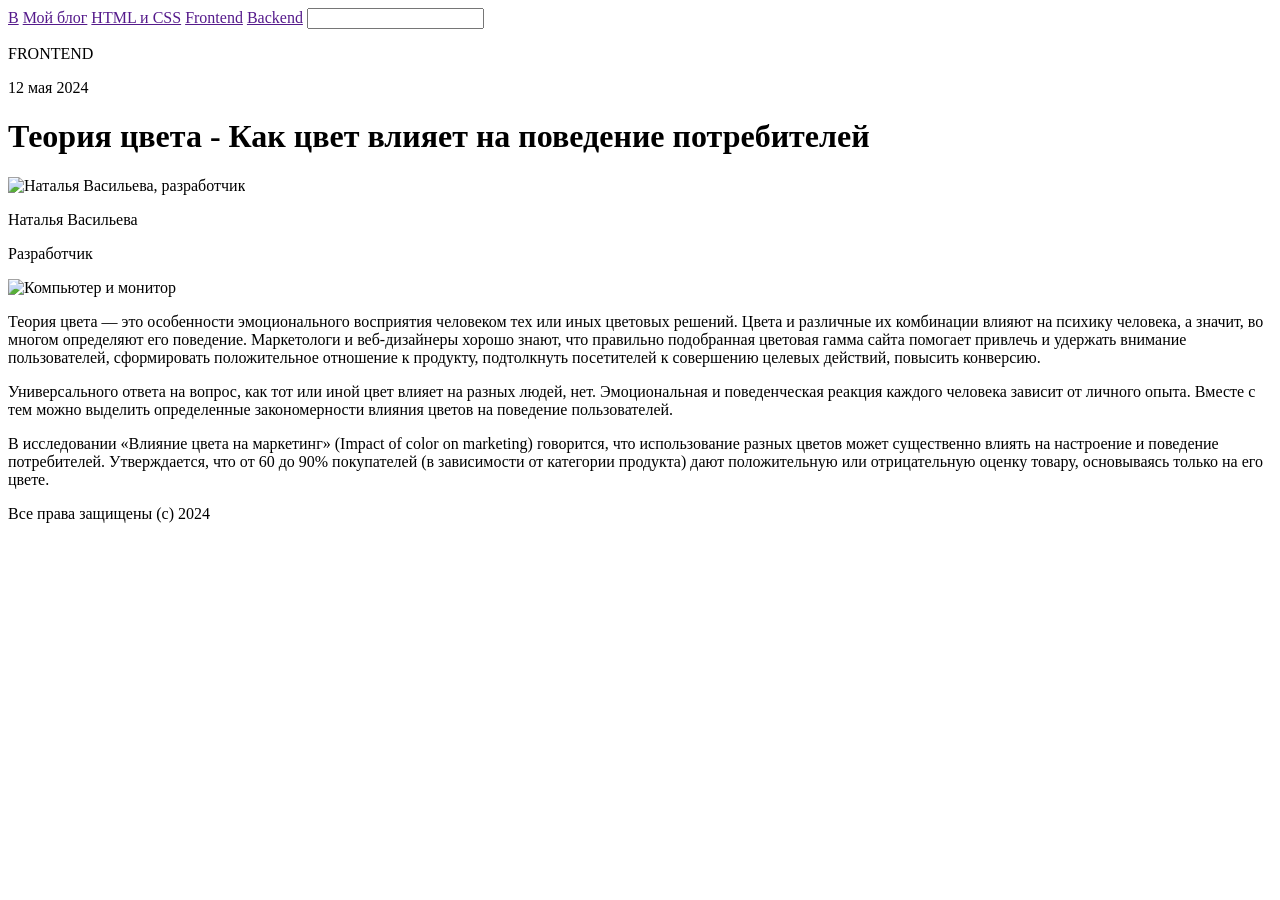
==== 1-Blog/index.html @ d1b520f8 "Моё первое задание (Знакомство с HTML)" ====
<!DOCTYPE html>
<html lang="ru">

<head>
    <meta charset="UTF-8">
    <meta name="viewport" content="width=device-width, initial-scale=1.0">
    <link rel="stylesheet" href="styles/main.css">
    <title>Блог</title>
</head>

<body>

    <header>
        <a href="" class="">В</a>
        <a href="" class="">Мой блог</a>
        <a href="" class="">HTML и CSS</a>
        <a href="" class="">Frontend</a>
        <a href="" class="">Backend</a>
        <input type="Поиск" />
    </header>

    <main class="container">
        <div>
            <p>FRONTEND</p>
            <p>12 мая 2024</p>
        </div>

        <h1>Теория цвета - Как цвет влияет на поведение потребителей</h1>

        <div>
            <img src="assets/images/image1.png" alt="Наталья Васильева, разработчик">
            <div class="">
                <p>Наталья Васильева</p>
                <p>Разработчик</p>
            </div>
        </div>

        <img src="assets/images/image2.png" alt="Компьютер и монитор">

        <p>Теория цвета — это особенности эмоционального восприятия человеком тех или иных цветовых решений. Цвета и
            различные их комбинации влияют на психику человека, а значит, во многом определяют его поведение.
            Маркетологи и
            веб-дизайнеры хорошо знают, что правильно подобранная цветовая гамма сайта помогает привлечь и удержать
            внимание
            пользователей, сформировать положительное отношение к продукту, подтолкнуть посетителей к совершению целевых
            действий, повысить конверсию.</p>
        <p>Универсального ответа на вопрос, как тот или иной цвет влияет на разных людей, нет. Эмоциональная и
            поведенческая
            реакция каждого человека зависит от личного опыта. Вместе с тем можно выделить определенные закономерности
            влияния цветов на поведение пользователей.</p>
        <p>В исследовании «Влияние цвета на маркетинг» (Impact of color on marketing) говорится, что использование
            разных
            цветов может существенно влиять на настроение и поведение потребителей. Утверждается, что от 60 до 90%
            покупателей (в зависимости от категории продукта) дают положительную или отрицательную оценку товару,
            основываясь только на его цвете.</p>
    </main>

    <footer>
        <p>Все права защищены (c) 2024</p>
    </footer>

</body>
</html>
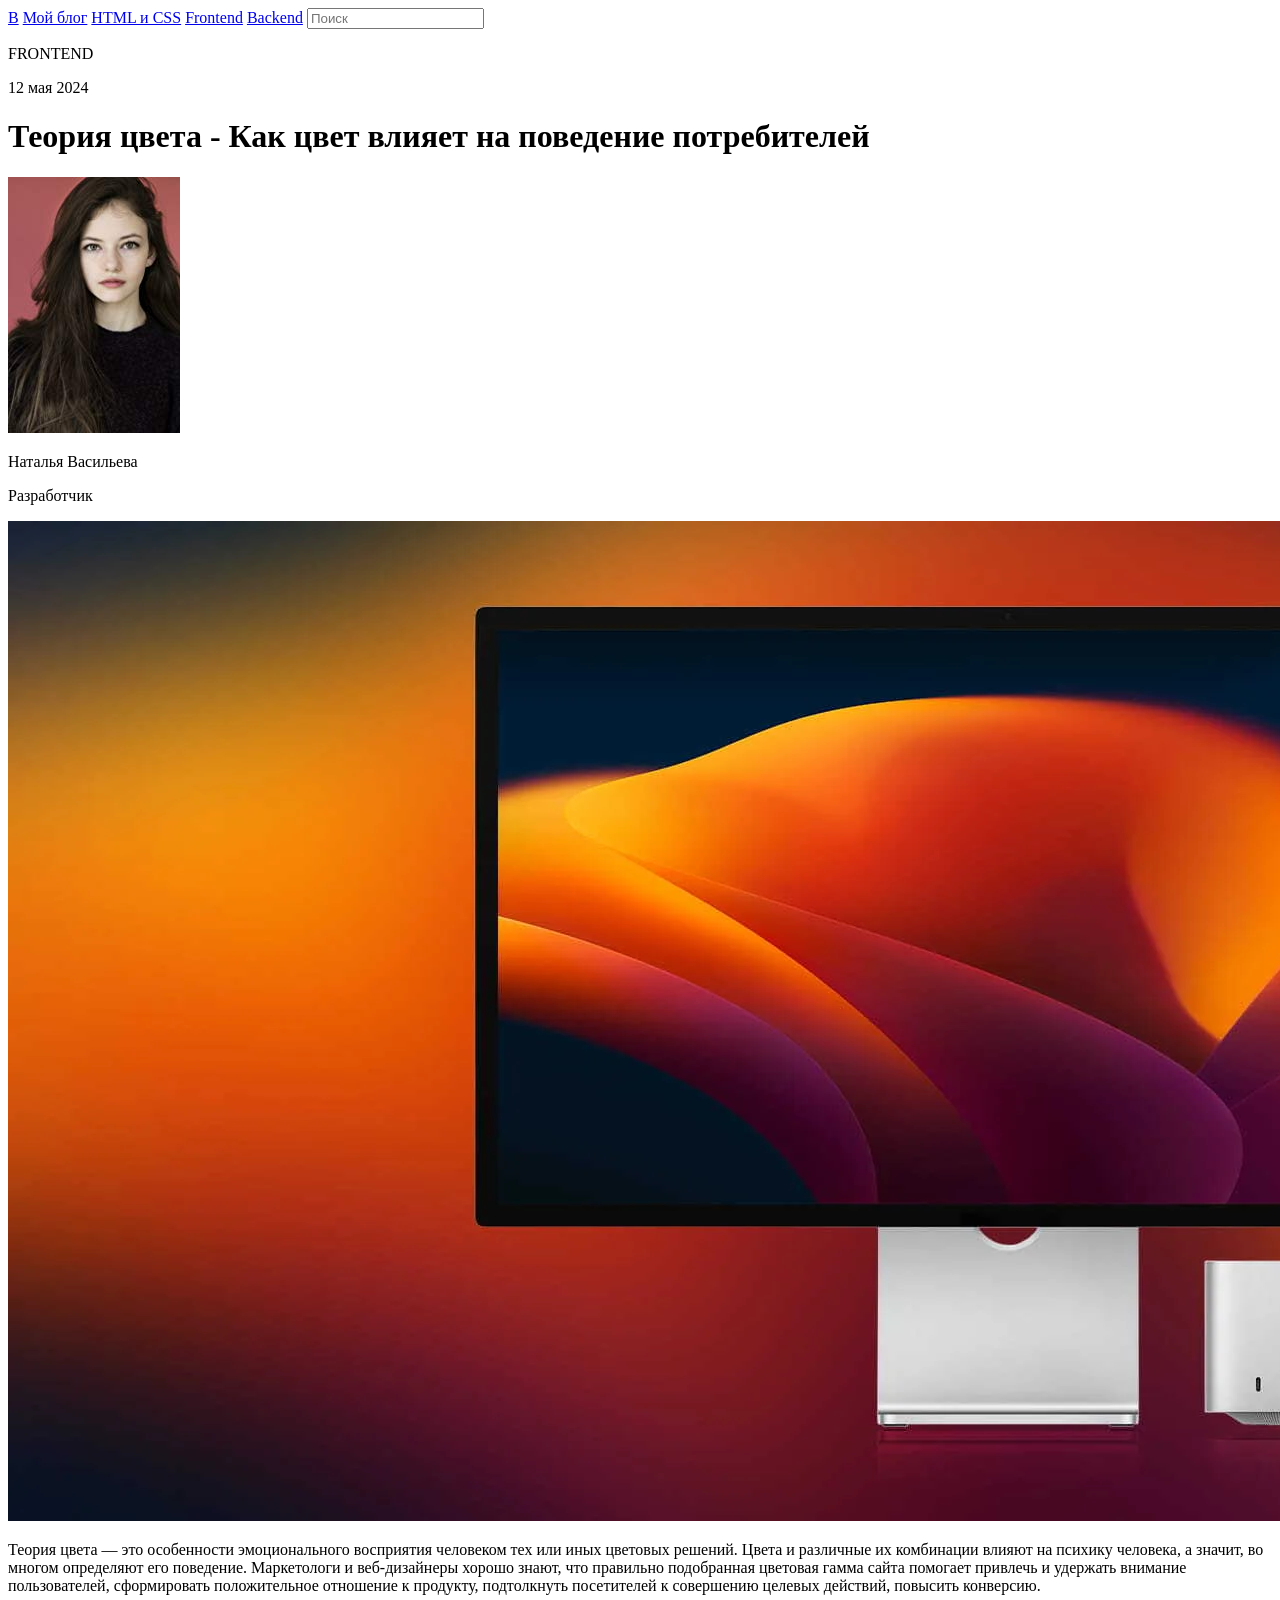
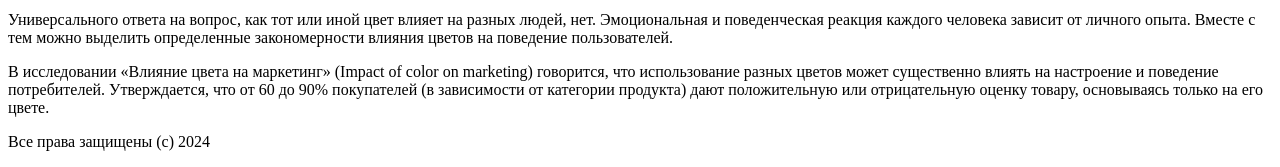
==== commit 56a1a7d4: "Второе задание (Семантика)" ====
--- a/1-Blog/index.html
+++ b/1-Blog/index.html
@@ -10,53 +10,59 @@
 
 <body>
 
-    <header>
-        <a href="" class="">В</a>
-        <a href="" class="">Мой блог</a>
-        <a href="" class="">HTML и CSS</a>
-        <a href="" class="">Frontend</a>
-        <a href="" class="">Backend</a>
-        <input type="Поиск" />
+    <header class="">
+        <nav class="">
+            <a href="#" class="">В</a>
+            <a href="#" class="">Мой блог</a>
+            <a href="#" class="">HTML и CSS</a>
+            <a href="#" class="">Frontend</a>
+            <a href="#" class="">Backend</a>
+            <input type="Поиск" placeholder="Поиск"/>
+        </nav>
     </header>
 
-    <main class="container">
-        <div>
-            <p>FRONTEND</p>
-            <p>12 мая 2024</p>
-        </div>
+    <main class="">
 
-        <h1>Теория цвета - Как цвет влияет на поведение потребителей</h1>
+        <header class="">
+            <div class="">
+                <p>FRONTEND</p>
+                <p>12 мая 2024</p>
+            </div>
+        
+            <h1>Теория цвета - Как цвет влияет на поведение потребителей</h1>
+        
+            <div class="">
+                <img src="assets/images/image1.png" alt="Наталья Васильева, разработчик">
+                <div class="">
+                    <p>Наталья Васильева</p>
+                    <p>Разработчик</p>
+                </div>
+            </div>
+        </header>
+        
 
-        <div>
-            <img src="assets/images/image1.png" alt="Наталья Васильева, разработчик">
-            <div class="">
-                <p>Наталья Васильева</p>
-                <p>Разработчик</p>
-            </div>
-        </div>
+        <img src="assets/images/image2.png" alt="Компьютер и монитор" class="">
 
-        <img src="assets/images/image2.png" alt="Компьютер и монитор">
-
-        <p>Теория цвета — это особенности эмоционального восприятия человеком тех или иных цветовых решений. Цвета и
+        <p class="">Теория цвета — это особенности эмоционального восприятия человеком тех или иных цветовых решений. Цвета и
             различные их комбинации влияют на психику человека, а значит, во многом определяют его поведение.
             Маркетологи и
             веб-дизайнеры хорошо знают, что правильно подобранная цветовая гамма сайта помогает привлечь и удержать
             внимание
             пользователей, сформировать положительное отношение к продукту, подтолкнуть посетителей к совершению целевых
             действий, повысить конверсию.</p>
-        <p>Универсального ответа на вопрос, как тот или иной цвет влияет на разных людей, нет. Эмоциональная и
+        <p class="">Универсального ответа на вопрос, как тот или иной цвет влияет на разных людей, нет. Эмоциональная и
             поведенческая
             реакция каждого человека зависит от личного опыта. Вместе с тем можно выделить определенные закономерности
             влияния цветов на поведение пользователей.</p>
-        <p>В исследовании «Влияние цвета на маркетинг» (Impact of color on marketing) говорится, что использование
+        <p class="">В исследовании «Влияние цвета на маркетинг» (Impact of color on marketing) говорится, что использование
             разных
             цветов может существенно влиять на настроение и поведение потребителей. Утверждается, что от 60 до 90%
             покупателей (в зависимости от категории продукта) дают положительную или отрицательную оценку товару,
             основываясь только на его цвете.</p>
     </main>
 
-    <footer>
-        <p>Все права защищены (c) 2024</p>
+    <footer class="">
+        <p class="">Все права защищены (c) 2024</p>
     </footer>
 
 </body>
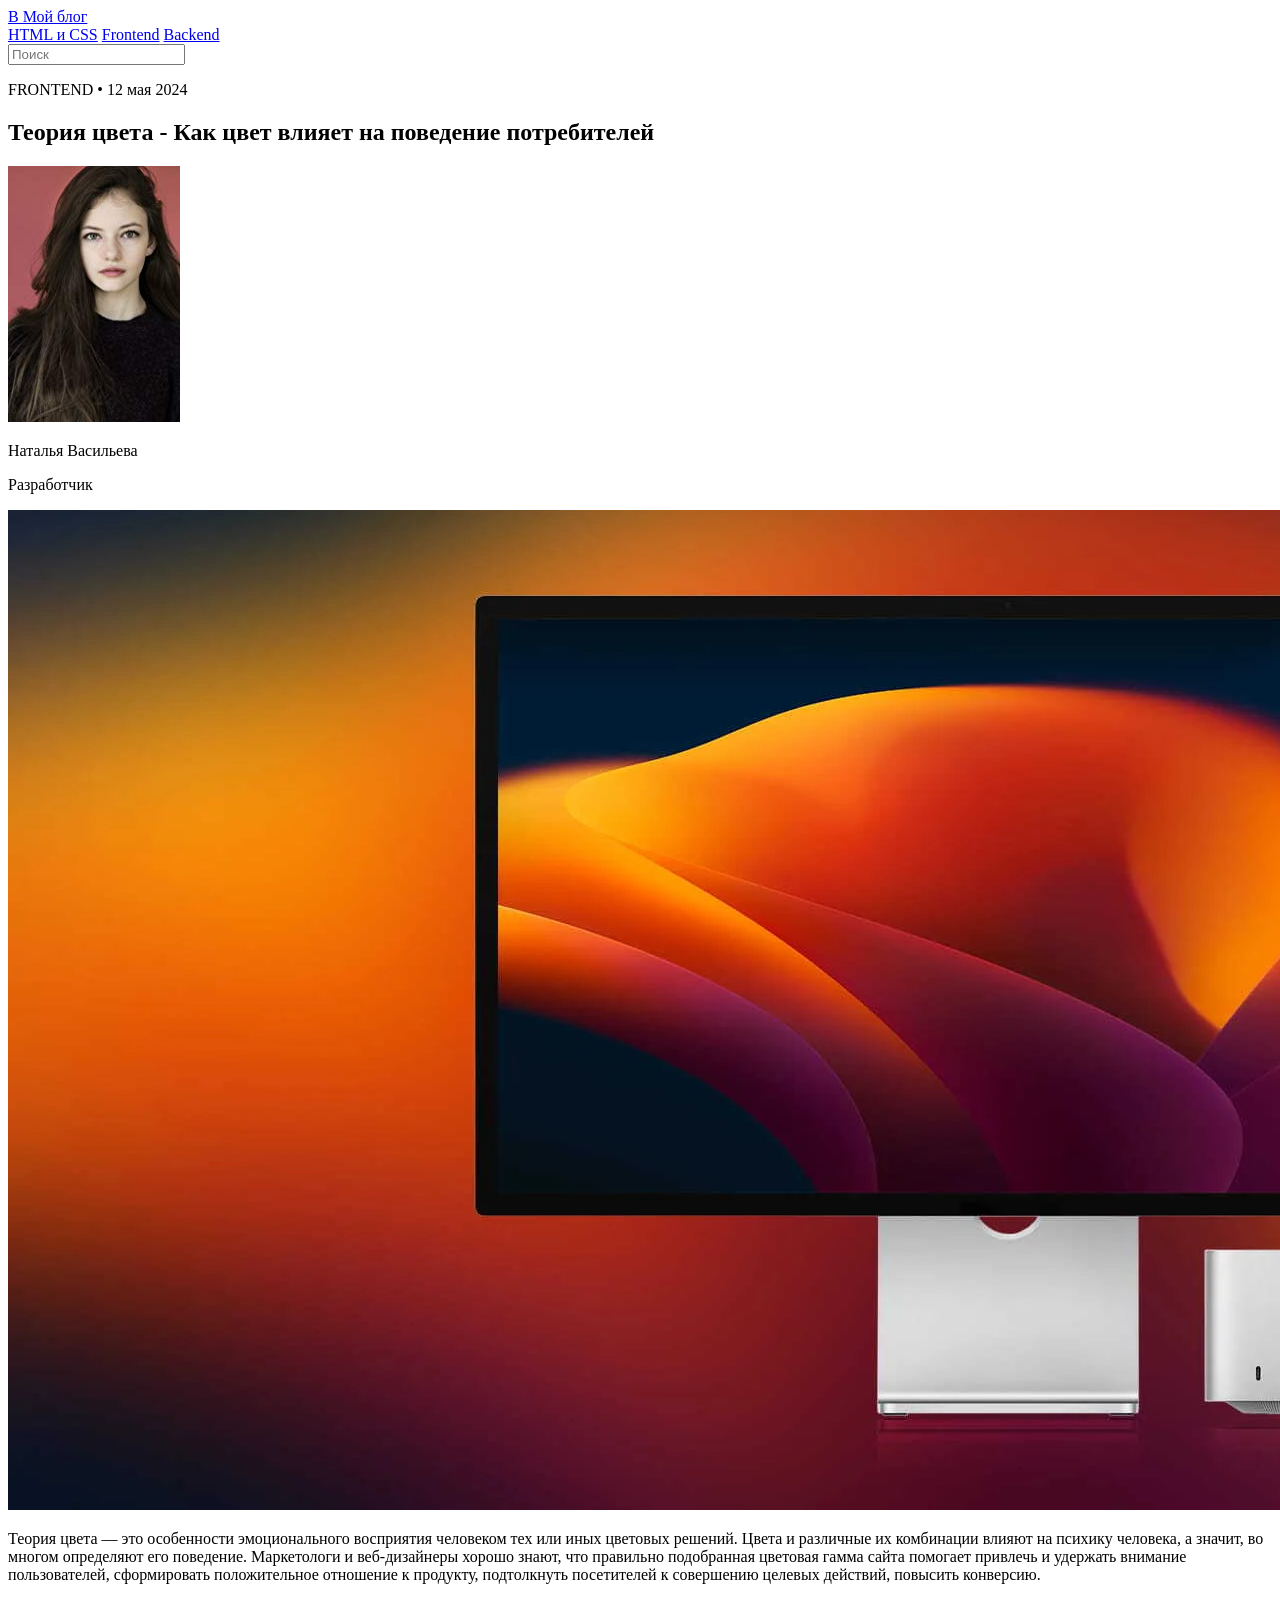
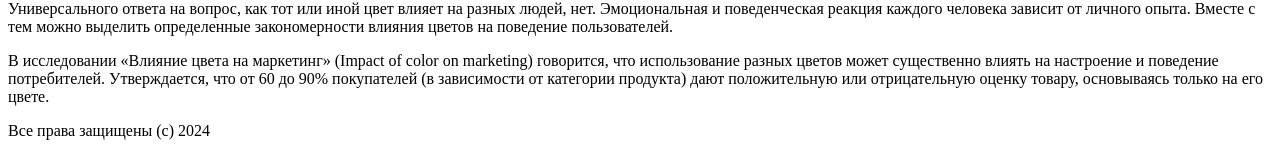
==== commit 3427d3df: "Правки" ====
--- a/1-Blog/index.html
+++ b/1-Blog/index.html
@@ -11,22 +11,28 @@
 <body>
 
     <header class="">
+            <a href="#" class="">В Мой блог</a>
         <nav class="">
-            <a href="#" class="">В</a>
-            <a href="#" class="">Мой блог</a>
             <a href="#" class="">HTML и CSS</a>
             <a href="#" class="">Frontend</a>
             <a href="#" class="">Backend</a>
-            <input type="Поиск" placeholder="Поиск"/>
+            <form action="">
+                <input type="Поиск" placeholder="Поиск"/>
+            </form>
+            
         </nav>
     </header>
 
     <main class="">
 
-        <header class="">
-            <div class="">
-                <p>FRONTEND</p>
-                <p>12 мая 2024</p>
+        <section class="">
+            <div class="heading">
+                <p class="heading__title">
+                    <span>FRONTEND</span>
+                    <span>&#x2022;</span>
+                    <time datetime="2024-05-12">12 мая 2024</time>
+                </p>
+                
             </div>
         
             <h1>Теория цвета - Как цвет влияет на поведение потребителей</h1>
@@ -38,11 +44,10 @@
                     <p>Разработчик</p>
                 </div>
             </div>
-        </header>
+        </section>
         
-
+        <section>
         <img src="assets/images/image2.png" alt="Компьютер и монитор" class="">
-
         <p class="">Теория цвета — это особенности эмоционального восприятия человеком тех или иных цветовых решений. Цвета и
             различные их комбинации влияют на психику человека, а значит, во многом определяют его поведение.
             Маркетологи и
@@ -59,6 +64,8 @@
             цветов может существенно влиять на настроение и поведение потребителей. Утверждается, что от 60 до 90%
             покупателей (в зависимости от категории продукта) дают положительную или отрицательную оценку товару,
             основываясь только на его цвете.</p>
+        </section>
+
     </main>
 
     <footer class="">
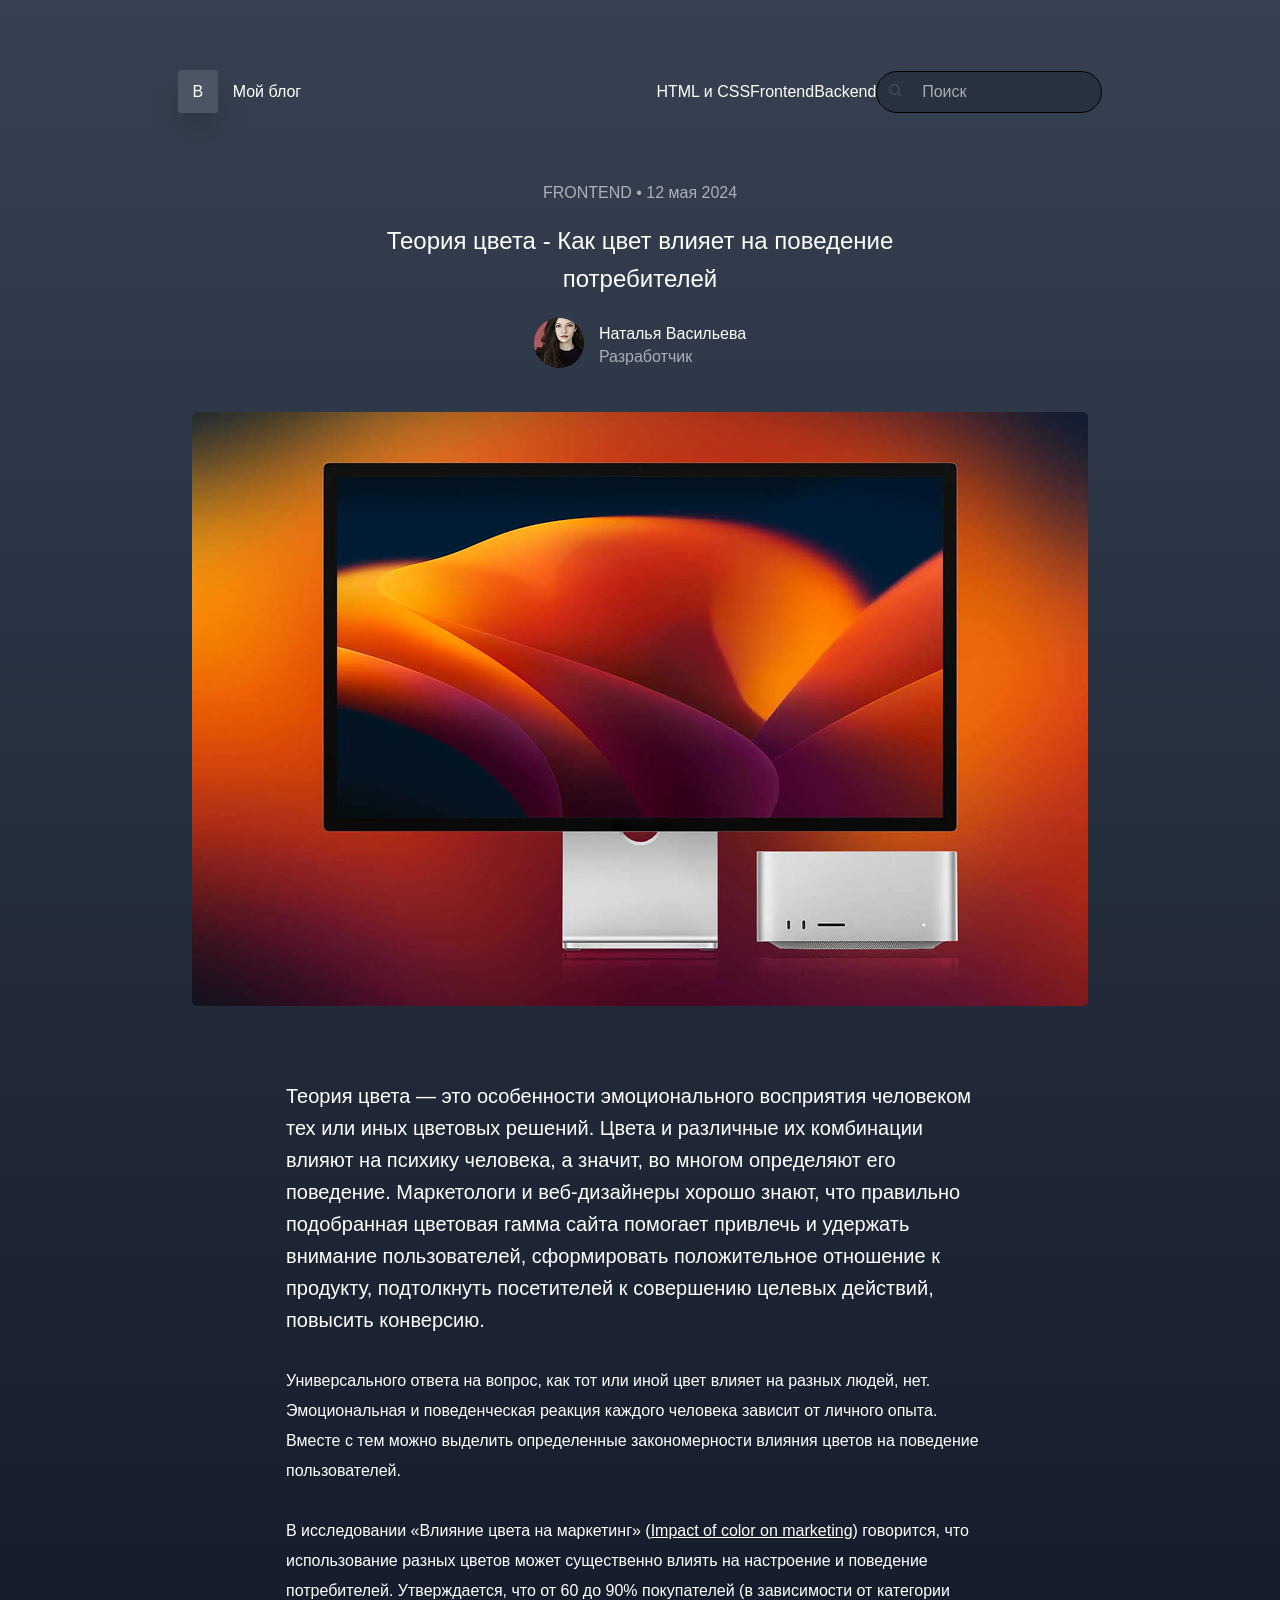
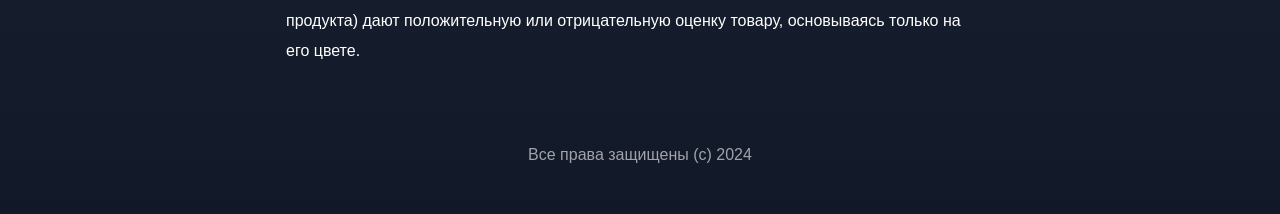
==== commit ab6b6e75: "Первый вариант" ====
--- a/1-Blog/index.html
+++ b/1-Blog/index.html
@@ -10,65 +10,72 @@
 
 <body>
 
-    <header class="">
-            <a href="#" class="">В Мой блог</a>
-        <nav class="">
-            <a href="#" class="">HTML и CSS</a>
-            <a href="#" class="">Frontend</a>
-            <a href="#" class="">Backend</a>
-            <form action="">
-                <input type="Поиск" placeholder="Поиск"/>
+    <header class="header container">
+            <a href="#" class="header__logo"><span class="header__span">&Beta;</span> Мой блог</a>
+        <nav class="header__navigation">
+            <a href="#" class="navigation__link">HTML и CSS</a>
+            <a href="#" class="navigation__link">Frontend</a>
+            <a href="#" class="navigation__link">Backend</a>
+            <form action="#">
+                <div class="form__input">
+                    <picture>
+                        <img src="assets/images/search.png" alt="" class="">
+                    </picture>
+                <input type="text" placeholder="Поиск" class="header__search"/>
+
+                </div>
             </form>
-            
         </nav>
     </header>
 
-    <main class="">
+    <main class="main">
 
-        <section class="">
-            <div class="heading">
-                <p class="heading__title">
+        <section class="heading container">
+                <p class="heading__info">
                     <span>FRONTEND</span>
                     <span>&#x2022;</span>
                     <time datetime="2024-05-12">12 мая 2024</time>
                 </p>
-                
-            </div>
         
-            <h1>Теория цвета - Как цвет влияет на поведение потребителей</h1>
+            <h1 class="heading__title">Теория цвета - Как цвет влияет на поведение потребителей</h1>
         
-            <div class="">
-                <img src="assets/images/image1.png" alt="Наталья Васильева, разработчик">
-                <div class="">
-                    <p>Наталья Васильева</p>
-                    <p>Разработчик</p>
+            <div class="heading__autor">
+                <picture>
+                    <img src="assets/images/image1.png" alt="Наталья Васильева, разработчик">
+                </picture>
+                <div class="autor__info">
+                    <p class="autor__name">Наталья Васильева</p>
+                    <p class="autor__jtitle">Разработчик</p>
                 </div>
             </div>
         </section>
         
-        <section>
-        <img src="assets/images/image2.png" alt="Компьютер и монитор" class="">
-        <p class="">Теория цвета — это особенности эмоционального восприятия человеком тех или иных цветовых решений. Цвета и
+            <picture class="picture">
+                <img src="assets/images/image2.png" alt="Компьютер и монитор" class="main__img">
+            </picture>
+
+        <section class="article container">
+        <p class="article__text">Теория цвета — это особенности эмоционального восприятия человеком тех или иных цветовых решений. Цвета и
             различные их комбинации влияют на психику человека, а значит, во многом определяют его поведение.
             Маркетологи и
             веб-дизайнеры хорошо знают, что правильно подобранная цветовая гамма сайта помогает привлечь и удержать
             внимание
             пользователей, сформировать положительное отношение к продукту, подтолкнуть посетителей к совершению целевых
             действий, повысить конверсию.</p>
-        <p class="">Универсального ответа на вопрос, как тот или иной цвет влияет на разных людей, нет. Эмоциональная и
+        <p class="article__text article__text_size">Универсального ответа на вопрос, как тот или иной цвет влияет на разных людей, нет. Эмоциональная и
             поведенческая
             реакция каждого человека зависит от личного опыта. Вместе с тем можно выделить определенные закономерности
             влияния цветов на поведение пользователей.</p>
-        <p class="">В исследовании «Влияние цвета на маркетинг» (Impact of color on marketing) говорится, что использование
+        <p class="article__text article__text_size">В исследовании «Влияние цвета на маркетинг» (<a href="https://www.researchgate.net/publication/235320162_Impact_of_color_on_marketing" class="article__link">Impact of color on marketing</a>) говорится, что использование
             разных
             цветов может существенно влиять на настроение и поведение потребителей. Утверждается, что от 60 до 90%
             покупателей (в зависимости от категории продукта) дают положительную или отрицательную оценку товару,
-            основываясь только на его цвете.</p>
+            основываясь только на <br> его цвете.</p>
         </section>
 
     </main>
 
-    <footer class="">
+    <footer class="footer">
         <p class="">Все права защищены (c) 2024</p>
     </footer>
 
--- a/1-Blog/styles/main.css
+++ b/1-Blog/styles/main.css
@@ -0,0 +1,141 @@
+@font-face {
+    font-family: 'forTText';
+    src: url('assets/fonts/RobotoFlex-Regular.woff') format('woff2'),
+         url('assets/fonts/RobotoFlex-Regular.woff2') format('woff');
+}
+* {
+    margin: auto;
+    padding: 0px;
+    font-family: 'forText', sans-serif;
+    font-weight: 200;
+}
+:root {
+    --opacity-text: 0.6;
+}
+body {
+    background:  linear-gradient(180deg, #374151 0%, #111827 100%);
+}
+.header {
+    display: flex;
+    margin: 71px auto;
+}
+.header__navigation {
+    display: flex;
+}
+.header__logo {
+    color: #ffffff;
+    text-decoration: none;
+}
+.header__span {
+    background-color: #4B5563;
+    border-radius: 3px;
+    box-shadow: 0px 15px 30px 0px rgba(0, 0, 0, 0.15);
+    padding: 13px 15px;
+    margin-right: 10px;
+}
+.header__navigation {
+
+}
+.navigation__link {
+    color: #ffffff;
+    text-decoration: none;
+}
+.form__input{
+    width: 224px;
+    height: 40px;
+    background-color: rgba(31, 41, 55, 0.60);
+    border: 1px solid #000000;
+    border-radius: 100px;
+    display: flex;
+    justify-content: space-between;
+    align-items: center;
+}
+input[placeholder="Поиск"]{
+    background-color: rgba(255, 255, 255, 0);
+    border: none;
+}
+.header__search::placeholder {
+    font-size: 16px;
+    color: #ffffff;
+    opacity: var(--opacity-text);
+}
+input:focus{
+    background-color: rgba(255, 255, 255, 0); 
+    outline: none;
+}
+input:focus::placeholder{
+    color: rgba(31, 41, 55, 0.60);
+}
+
+.main {
+    display: flex;
+    flex-direction: column;
+}
+.picture {
+    margin: 40px auto 70px;
+}
+/*heading*/
+.heading {
+    display: flex;
+    flex-direction: column;
+    margin: auto;
+    width: 525px;
+}
+.heading__info {
+    color: #ffffff;
+    opacity: var(--opacity-text);
+    font-weight: 400;
+}
+.heading__title {
+    font-size: 24px;
+    line-height: 38px;
+    font-weight: 400;
+    padding: 20px 0px 20px;
+    text-align: center;
+    color: #ffffff;
+}
+.heading__autor {
+    display: flex;
+    align-items: center;
+}
+.autor__info {
+    margin-left: 15px;
+}
+.autor__name {
+    color: #ffffff;
+    margin-bottom: 5px;
+}
+.autor__jtitle {
+    color: #ffffff;
+    opacity: var(--opacity-text);
+}
+
+.picrure__block {
+    margin: auto;
+}
+/*text*/
+.article {
+    width: 708px;
+}
+.article__text {
+    color: #ffffff;
+    font-size: 20px;
+    margin-bottom: 30px;
+    line-height: 32px;
+}
+.article__text_size {
+    font-size: 16px;
+    line-height: 30px;
+    font-size: 16px;
+}
+.article__link {
+    color: #ffffff;
+}
+
+.footer {
+    text-align: center;
+    color: #ffffff;
+    opacity: var(--opacity-text);
+    margin: 50px 0px;
+}
+
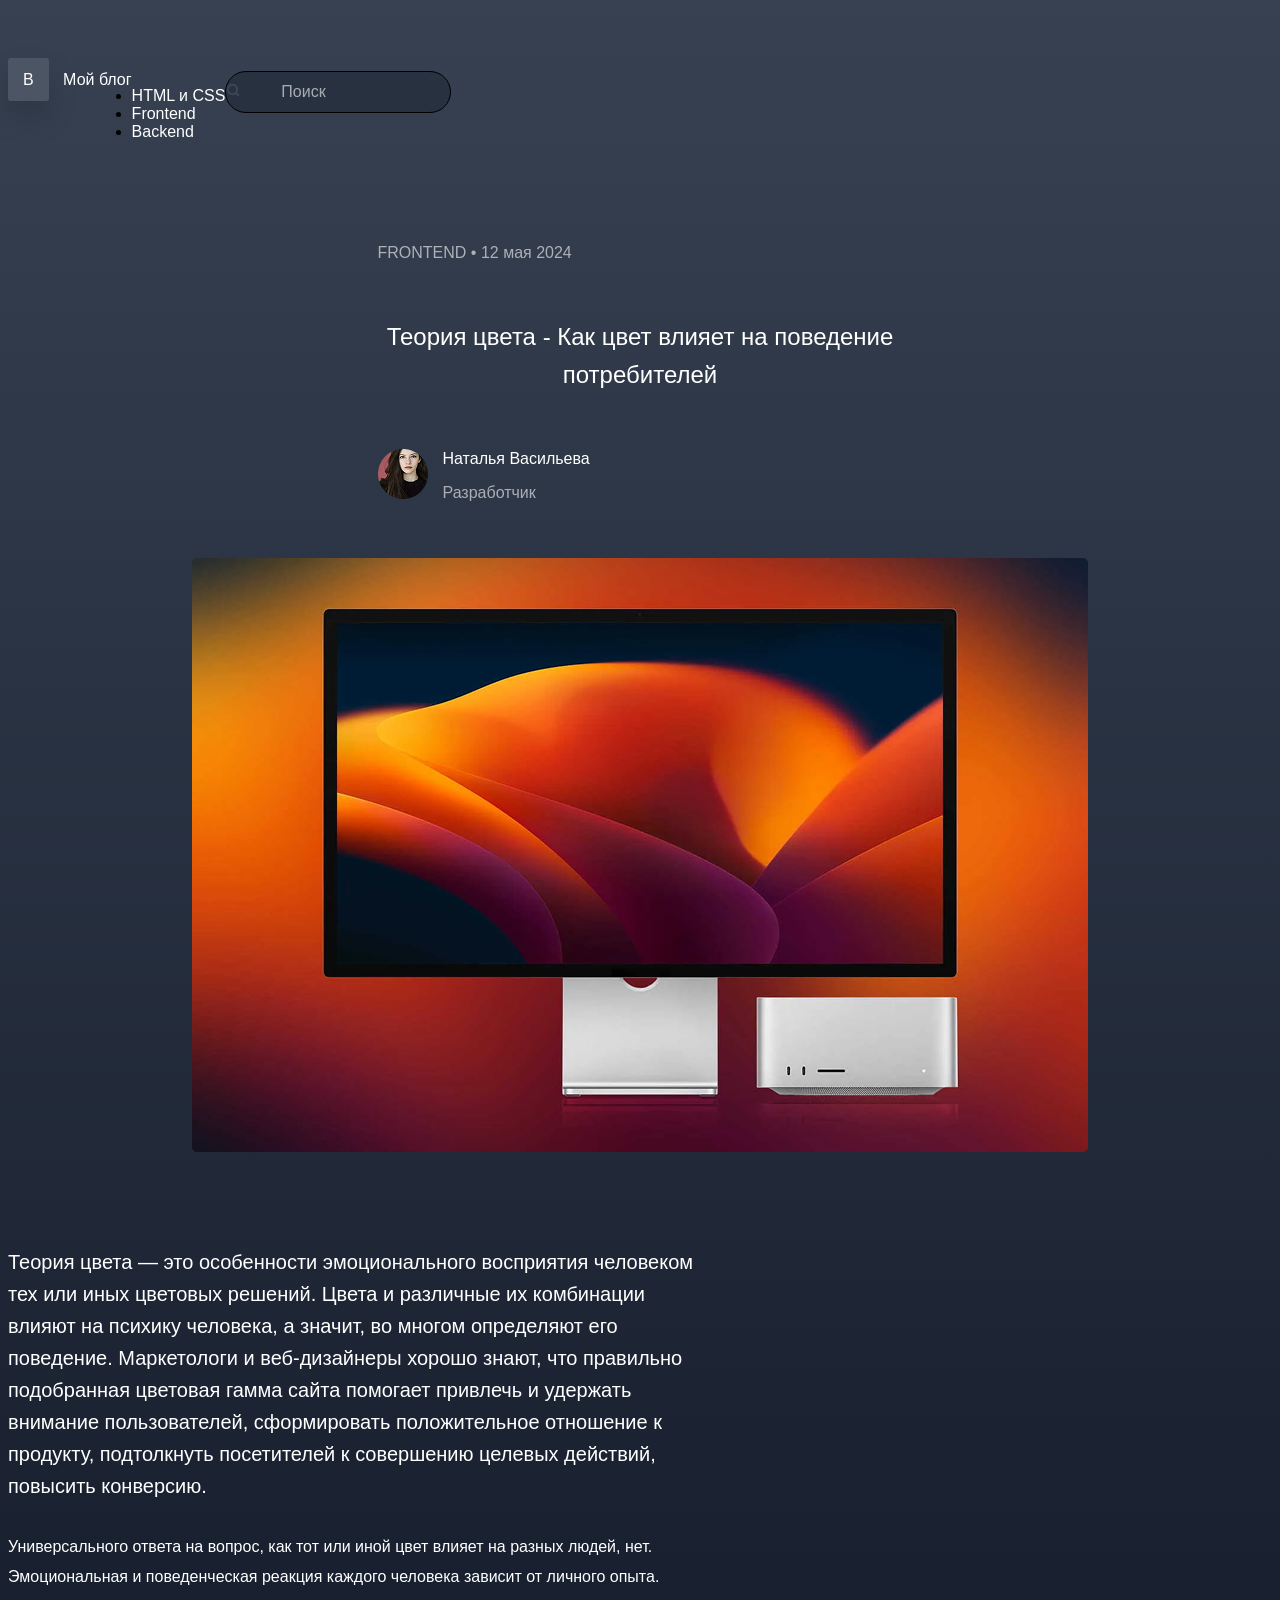
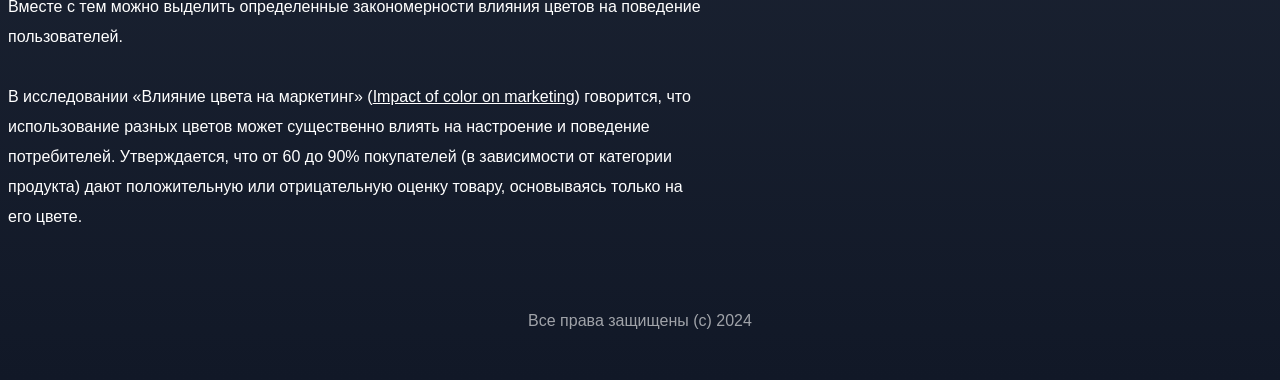
==== commit bada0d9f: "Флексы" ====
--- a/1-Blog/index.html
+++ b/1-Blog/index.html
@@ -8,14 +8,17 @@
     <title>Блог</title>
 </head>
 
+<!--Я немножко не поняла, как воспользоваться фигмой при помощи инспекторов чтобы замерить отступы между элементами, поэтому пользовалась чуйкой и инструментом ручка-->
 <body>
 
     <header class="header container">
             <a href="#" class="header__logo"><span class="header__span">&Beta;</span> Мой блог</a>
         <nav class="header__navigation">
-            <a href="#" class="navigation__link">HTML и CSS</a>
-            <a href="#" class="navigation__link">Frontend</a>
-            <a href="#" class="navigation__link">Backend</a>
+            <ul class="navigation__list">
+                <li class="navigation__paragraph"><a href="#" class="navigation__link">HTML и CSS</a></li>
+                <li class="navigation__paragraph"><a href="#" class="navigation__link">Frontend</a></li>
+                <li class="navigation__paragraph"><a href="#" class="navigation__link">Backend</a></li>
+            </ul>
             <form action="#">
                 <div class="form__input">
                     <picture>
--- a/1-Blog/styles/main.css
+++ b/1-Blog/styles/main.css
@@ -4,10 +4,8 @@
          url('assets/fonts/RobotoFlex-Regular.woff2') format('woff');
 }
 * {
-    margin: auto;
     padding: 0px;
     font-family: 'forText', sans-serif;
-    font-weight: 200;
 }
 :root {
     --opacity-text: 0.6;
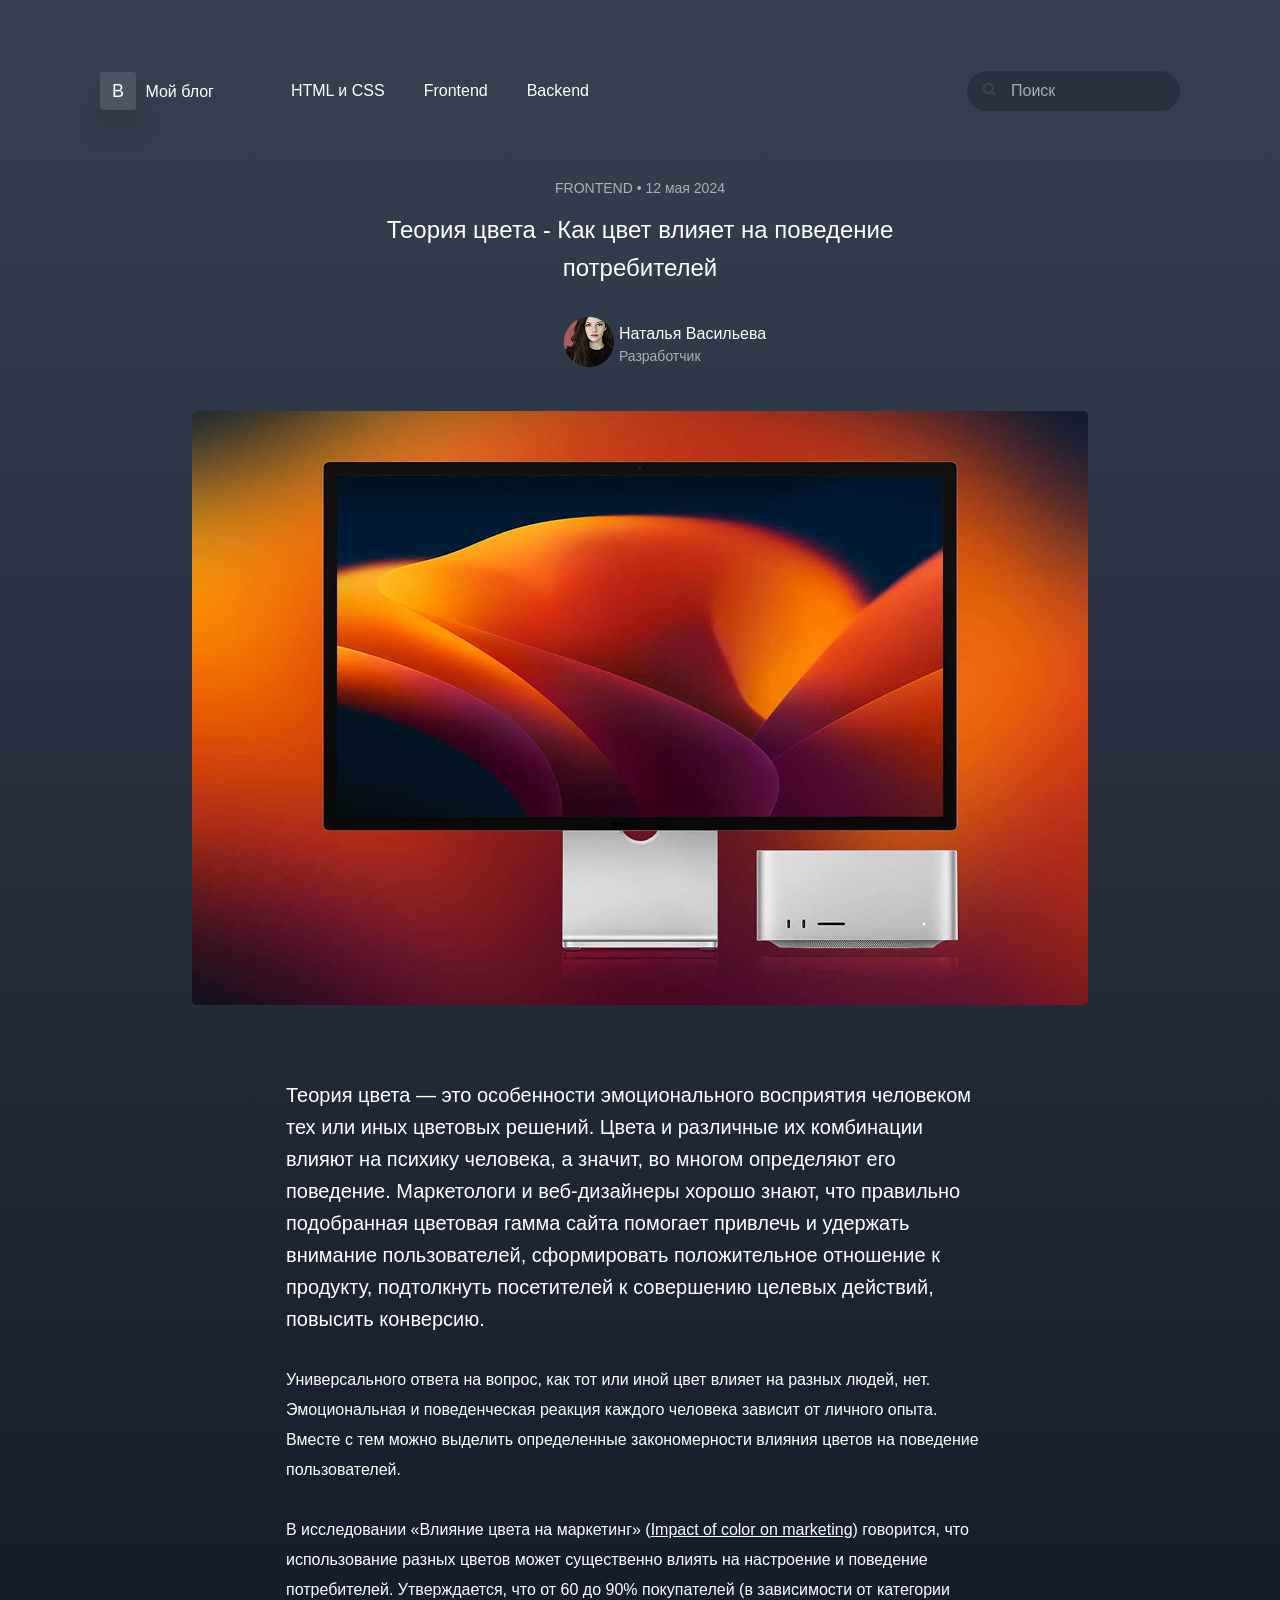
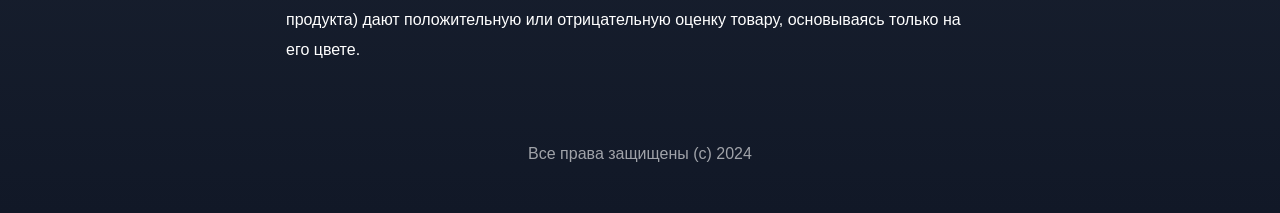
==== commit 8be14734: "правочки" ====
--- a/1-Blog/index.html
+++ b/1-Blog/index.html
@@ -19,16 +19,15 @@
                 <li class="navigation__paragraph"><a href="#" class="navigation__link">Frontend</a></li>
                 <li class="navigation__paragraph"><a href="#" class="navigation__link">Backend</a></li>
             </ul>
-            <form action="#">
+        </nav>
+        <form action="#">
                 <div class="form__input">
-                    <picture>
-                        <img src="assets/images/search.png" alt="" class="">
+                    <picture class="form__picture">
+                        <img src="assets/images/search.png" alt="" class="form__img">
                     </picture>
                 <input type="text" placeholder="Поиск" class="header__search"/>
-
                 </div>
             </form>
-        </nav>
     </header>
 
     <main class="main">
--- a/1-Blog/styles/main.css
+++ b/1-Blog/styles/main.css
@@ -5,6 +5,7 @@
 }
 * {
     padding: 0px;
+    margin: 0;
     font-family: 'forText', sans-serif;
 }
 :root {
@@ -13,12 +14,20 @@
 body {
     background:  linear-gradient(180deg, #374151 0%, #111827 100%);
 }
+.main, .header, .footer {
+    margin: 0 auto;
+    max-width: 1080px;
+}
 .header {
+    padding: 71px 0 69px;
     display: flex;
-    margin: 71px auto;
+    gap: 77px;
+    align-items: center;
+    justify-content: space-between;
 }
 .header__navigation {
-    display: flex;
+    margin-right: auto;
+    flex: 1;
 }
 .header__logo {
     color: #ffffff;
@@ -28,25 +37,31 @@
     background-color: #4B5563;
     border-radius: 3px;
     box-shadow: 0px 15px 30px 0px rgba(0, 0, 0, 0.15);
-    padding: 13px 15px;
-    margin-right: 10px;
+    padding:9px 12px;
+    margin-right: 5px;
+    font-size: 18px;
 }
-.header__navigation {
-
+.navigation__list {
+    list-style-type: none;
+    display: flex;
+    gap: 39px;
 }
 .navigation__link {
     color: #ffffff;
     text-decoration: none;
 }
+.form__picture {
+    padding: 15px;
+}
 .form__input{
-    width: 224px;
+    max-width: 224px;
     height: 40px;
     background-color: rgba(31, 41, 55, 0.60);
-    border: 1px solid #000000;
+    border: 0;
     border-radius: 100px;
     display: flex;
-    justify-content: space-between;
     align-items: center;
+    font-size: 16px;
 }
 input[placeholder="Поиск"]{
     background-color: rgba(255, 255, 255, 0);
@@ -76,44 +91,52 @@
 .heading {
     display: flex;
     flex-direction: column;
-    margin: auto;
-    width: 525px;
+    margin: 0px auto;
+    align-items: center;
+    max-width: 525px;
 }
 .heading__info {
     color: #ffffff;
     opacity: var(--opacity-text);
     font-weight: 400;
+    font-size: 14px;
 }
 .heading__title {
     font-size: 24px;
     line-height: 38px;
     font-weight: 400;
-    padding: 20px 0px 20px;
     text-align: center;
+    margin: 15px auto 30px;
     color: #ffffff;
 }
 .heading__autor {
     display: flex;
     align-items: center;
+    max-width: 214px;
+    margin-left: 50px;
 }
 .autor__info {
-    margin-left: 15px;
+    margin-left: 5px;
 }
 .autor__name {
     color: #ffffff;
     margin-bottom: 5px;
+    font-size: 16px;
 }
 .autor__jtitle {
     color: #ffffff;
     opacity: var(--opacity-text);
+    font-size: 14px;
 }
 
 .picrure__block {
-    margin: auto;
+    margin: 0px auto;
 }
 /*text*/
 .article {
-    width: 708px;
+    max-width: 708px;
+    margin-left: auto;
+    margin-right: auto;
 }
 .article__text {
     color: #ffffff;
@@ -134,6 +157,6 @@
     text-align: center;
     color: #ffffff;
     opacity: var(--opacity-text);
-    margin: 50px 0px;
+    margin: 50px auto;
 }
 
